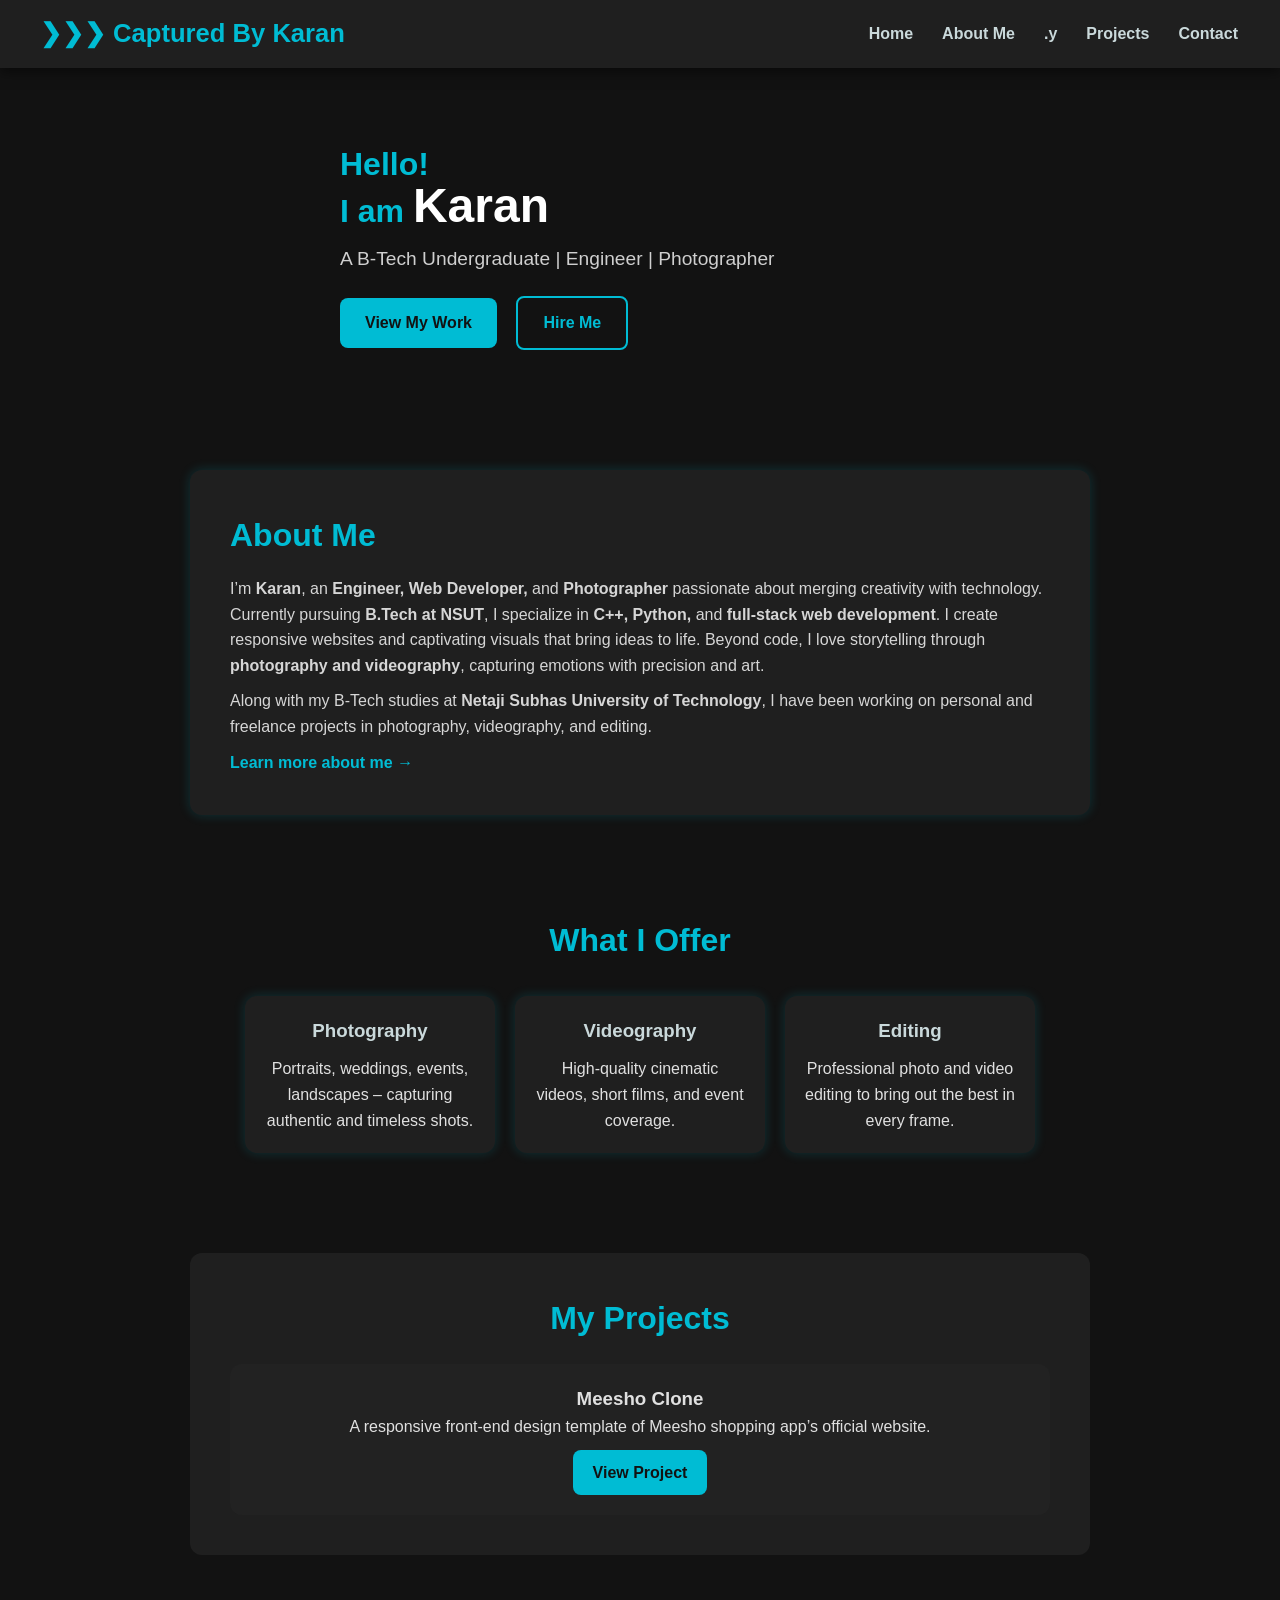
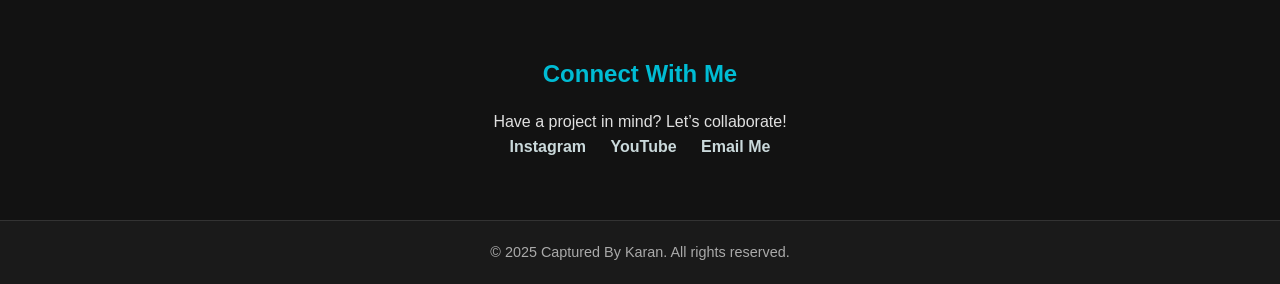
==== index.html @ d36b8449 "Initial commit" ====
<!DOCTYPE html>
<html lang="en">

<head>
  <meta charset="UTF-8">
  <meta name="viewport" content="width=device-width, initial-scale=1.0">
  <title>Air Pollution</title>
  <link rel="icon" href="img/favicon.png" type="image/png">
  <link rel="stylesheet" href="css/style.css">
</head>

<body>
  <header>
    <div class="logo">  
      <h1>❯❯❯ Captured By Karan</h1>
    </div>
    <!-- Mobile Menu Button -->
    <button class="menu-toggle" aria-label="Toggle navigation">☰</button>
    <nav>
      <a href="index.html">Home</a>
      <a href="about.html">About Me</a>
      <a href="PhotoGallery.html">.y</a>
      <a href="#projects">Projects</a>
      <a href="#contact">Contact</a>
    </nav>
  </header>

  <main>
    <!-- Hero Section -->
    <section class="hero">
      <!-- <div class="hero-image">
        <img src="img/mebg.png" alt="Karan's photo"> -->
      </div>
      <div class="hero-text">
        <h1>Hello! <br> I am <span>Karan</span></h1>
        <p>A B-Tech Undergraduate | Engineer | Photographer</p>
        <a href="PhotoGallery.html" class="cta-btn">View My Work</a>
        <a href="#contact" class="cta-btn secondary">Hire Me</a>
      </div>
    </section>

    <!-- About Section -->
    <section class="about-me">
      <h2>About Me</h2>
      <p>
        I’m <strong>Karan</strong>, an <strong>Engineer, Web Developer,</strong> and <strong>Photographer</strong>
        passionate about merging creativity with technology.
        Currently pursuing <strong>B.Tech at NSUT</strong>, I specialize in <strong>C++, Python,</strong> and
        <strong>full-stack web development</strong>.
        I create responsive websites and captivating visuals that bring ideas to life.
        Beyond code, I love storytelling through <strong>photography and videography</strong>, capturing emotions with
        precision and art.
      </p>

      <p>
        Along with my B-Tech studies at <strong>Netaji Subhas University of Technology</strong>, I have
        been working on personal and freelance projects in photography, videography, and editing.
      </p>
      <a href="about.html" class="cta-link">Learn more about me →</a>
    </section>

    <!-- Services Section -->
    <section class="services">
      <h2>What I Offer</h2>
      <div class="service-cards">
        <div class="card">
          <h3>Photography</h3>
          <p>Portraits, weddings, events, landscapes – capturing authentic and timeless shots.</p>
        </div>
        <div class="card">
          <h3>Videography</h3>
          <p>High-quality cinematic videos, short films, and event coverage.</p>
        </div>
        <div class="card">
          <h3>Editing</h3>
          <p>Professional photo and video editing to bring out the best in every frame.</p>
        </div>
      </div>
    </section>

    <!-- Projects Section -->
    <section class="projects" id="projects">
      <h2>My Projects</h2>
      <div class="project-card">
        <h3>Meesho Clone</h3>
        <p>A responsive front-end design template of Meesho shopping app’s official website.</p>
        <a href="https://capturedbykaran.github.io/meesho/" target="_blank">View Project</a>
      </div>
    </section>

    <!-- Contact Section -->
    <section class="contact" id="contact">
      <h2>Connect With Me</h2>
      <p>Have a project in mind? Let’s collaborate!</p>
      <div class="social-links">
        <a href="https://www.instagram.com/captured.by.karan/" target="_blank">Instagram</a>
        <a href="https://www.youtube.com/@CapturedByKaran_5" target="_blank">YouTube</a>
        <a href="mailto:karan.singh022005@gmail.com">Email Me</a>
      </div>
    </section>
  </main>

  <footer>
    <p>&copy; 2025 Captured By Karan. All rights reserved.</p>
  </footer>

  <script>
    // Mobile menu toggle
    const toggle = document.querySelector('.menu-toggle');
    const nav = document.querySelector('nav');
    toggle.addEventListener('click', () => {
      nav.classList.toggle('active');
    });
  </script>
</body>

</html>
---- css/style.css ----
/* ---------------------------
   Captured By Karan - style.css
   Responsive + keeps existing animations
   --------------------------- */

/* Global Reset */
* {
  margin: 0;
  padding: 0;
  box-sizing: border-box;
}

html, body {
  height: 100%;
}

body {
  font-family: 'Segoe UI', Tahoma, sans-serif;
  background-color: #121212;
  color: #e0e0e0;
  line-height: 1.6;
  scroll-behavior: smooth;
}

/* ---------------------------
   Header 
   --------------------------- */
header {
  position: sticky;
  top: 0;
  display: flex;
  justify-content: space-between;
  align-items: center;
  background-color: #1f1f1f;
  padding: 15px 40px;
  box-shadow: 0 4px 12px rgba(0, 0, 0, 0.5);
  z-index: 1000;
}

/* logo */
.logo h1 {
  font-size: 1.6rem;
  color: #00bcd4;
  line-height: 1;
}

/* navigation (desktop) */
nav {
  display: flex;
  align-items: center;
  gap: 0; /* we use margin on anchors */
}

nav a {
  margin-left: 25px;
  color: #cad9db;
  text-decoration: none;
  font-weight: bold;
  transition: color 0.25s ease, border-bottom 0.25s ease;
  padding: 6px 2px;
  white-space: nowrap;
}

nav a:hover,
nav a:focus {
  color: #00bcd4;
  border-bottom: 2px solid #00bcd4;
  outline: none;
}

/* mobile menu toggle (hidden on desktop) */
.menu-toggle {
  display: none;
  background: none;
  border: none;
  color: #cad9db;
  font-size: 1.9rem;
  cursor: pointer;
}

/* ---------------------------
   Hero Section
   --------------------------- */
.hero {
  display: flex;
  justify-content: space-around;
  align-items: center;
  gap: 40px;
  padding: 80px 40px;
  flex-wrap: wrap;
  animation: fadeIn 1.2s ease-in;
}

/* hero text */
.hero-text {
  flex: 1;
  max-width: 600px;
}

.hero-text h1 {
  font-size: 2rem;
  margin-bottom: 0px;
  color: #00bcd4;
  line-height: 1.05;
}

.hero-text h1 span {
  font-size: 3rem;
  color: #ffffff;
  display: inline-block;
}

.hero-text p {
  font-size: 1.2rem;
  margin: 12px 0 22px;
  color: #cfcfcf;
}

/* CTA buttons */
.cta-btn {
  display: inline-block;
  padding: 12px 25px;
  margin-right: 15px;
  border-radius: 8px;
  text-decoration: none;
  font-weight: bold;
  transition: transform 0.25s, background 0.25s;
}

.cta-btn {
  background: #00bcd4;
  color: #121212;
}

.cta-btn.secondary {
  background: transparent;
  border: 2px solid #00bcd4;
  color: #00bcd4;
}

.cta-btn:hover,
.cta-btn:focus {
  transform: translateY(-4px);
  outline: none;
}

/* hero image (responsive) */
.hero-image img {
  width: 100%;
  max-width: 400px; /* keeps original look on desktop */
  height: auto;
  border-radius: 12px;
  box-shadow: 0 6px 20px rgba(0, 188, 212, 0.2);
}

/* ---------------------------
   About Section
   --------------------------- */
.about-me {
  background-color: #1f1f1f;
  padding: 40px;
  margin: 40px auto;
  border-radius: 12px;
  max-width: 900px;
  box-shadow: 0 0 12px rgba(0, 188, 212, 0.2);
  animation: fadeIn 1.5s ease-in;
}

.about-me h2 {
  color: #00bcd4;
  margin-bottom: 15px;
  font-size: 2rem;
}
.about-me p {
  color: #d6d6d6;
  margin-bottom: 10px;
}
.about-me a {
  color: #00bcd4;
  text-decoration: none;
  font-weight: bold;
}

/* ---------------------------
   Services
   --------------------------- */
.services {
  padding: 60px 20px;
  text-align: center;
}

.services h2 {
  color: #00bcd4;
  margin-bottom: 30px;
  font-size: 2rem;
}

.service-cards {
  display: flex;
  justify-content: center;
  gap: 20px;
  flex-wrap: wrap;
}

.card {
  background: #1f1f1f;
  padding: 20px;
  border-radius: 12px;
  width: 250px;
  box-shadow: 0 0 12px rgba(0, 188, 212, 0.2);
  transition: transform 0.25s;
}

.card:hover,
.card:focus-within {
  transform: translateY(-8px);
}

.card h3 {
  color: #cad9db;
  margin-bottom: 10px;
}

/* ---------------------------
   Projects
   --------------------------- */
.projects {
  background-color: #1f1f1f;
  padding: 40px;
  margin: 40px auto;
  border-radius: 12px;
  max-width: 900px;
  text-align: center;
}

.projects h2 {
  color: #00bcd4;
  margin-bottom: 20px;
  font-size: 2rem;
}

.project-card {
  margin-top: 20px;
  padding: 20px;
  border-radius: 12px;
  background: #222;
}

.project-card a {
  display: inline-block;
  margin-top: 10px;
  padding: 10px 20px;
  background: #00bcd4;
  color: #121212;
  border-radius: 8px;
  text-decoration: none;
  font-weight: bold;
}

/* ---------------------------
   Contact
   --------------------------- */
.contact {
  padding: 60px 20px;
  text-align: center;
}

.contact h2 {
  color: #00bcd4;
  margin-bottom: 15px;
}

.social-links a {
  margin: 10px;
  color: #cad9db;
  text-decoration: none;
  font-weight: bold;
}

.social-links a:hover,
.social-links a:focus {
  color: #00bcd4;
}

/* ---------------------------
   Footer
   --------------------------- */
footer {
  text-align: center;
  padding: 20px;
  background: #1a1a1a;
  font-size: 0.9rem;
  border-top: 1px solid #333;
  color: #aaa;
}

/* ---------------------------
   Animations (kept)
   --------------------------- */
@keyframes fadeIn {
  from { opacity: 0; transform: translateY(20px); }
  to { opacity: 1; transform: translateY(0); }
}

/* small dropdown animation for mobile nav */
@keyframes navDrop {
  from { opacity: 0; transform: translateY(-6px) scale(0.98); }
  to { opacity: 1; transform: translateY(0) scale(1); }
}

/* ---------------------------
   Responsive: Tablet & Mobile
   Breakpoints: 992px (tablet) and 576px (phone)
   --------------------------- */

/* 992px and below: tablet and smaller */
@media (max-width: 992px) {

  /* reduce header padding */
  header {
    padding: 12px 18px;
  }

  .logo h1 {
    font-size: 1.25rem;
  }

  /* show hamburger, hide desktop nav by default */
  .menu-toggle {
    display: block;
  }

  /* hide nav by default on tablet/mobile - will show when .active is set by JS */
  nav {
    display: none;
    position: absolute;
    top: calc(100% + 6px); /* places the menu just below header */
    right: 18px;
    background: #1f1f1f;
    border-radius: 10px;
    padding: 10px;
    min-width: 180px;
    box-shadow: 0 12px 30px rgba(0,0,0,0.6);
    flex-direction: column;
    z-index: 1100;
  }

  /* nav when active (JS toggles .active) */
  nav.active {
    display: flex;
    animation: navDrop 160ms ease-out;
  }

  nav a {
    margin: 8px 0;
    padding: 8px 10px;
    border-bottom: none;
    display: block;
  }

  /* stack hero vertically, center content */
  .hero {
    flex-direction: column;
    text-align: center;
    padding: 48px 18px;
  }

  /* make hero image responsive and smaller on tablets */
  .hero-image {
    width: 100%;
    max-width: 420px;
  }

  .hero-text {
    max-width: 100%;
  }

  .hero-text h1 {
    font-size: 1.85rem;
  }

  .hero-text h1 span {
    font-size: 2.6rem;
  }

  .hero-text p {
    font-size: 1.05rem;
  }

  /* Services: stack to a column if needed */
  .service-cards {
    gap: 18px;
  }
}

/* 576px and below: phones */
@media (max-width: 576px) {

  header {
    padding: 10px 14px;
  }

  .logo h1 {
    font-size: 1.05rem;
  }

  /* ensure mobile nav covers narrower width nicely */
  nav {
    right: 12px;
    min-width: 160px;
  }

  .hero {
    padding: 36px 14px;
  }

  .hero-text h1 {
    font-size: 1.6rem;
  }

  .hero-text h1 span {
    font-size: 2rem;
  }

  .hero-text p {
    font-size: 1rem;
  }

  .cta-btn {
    padding: 10px 16px;
    margin-bottom: 8px;
  }

  /* stack service cards vertically and center them */
  .service-cards {
    flex-direction: column;
    align-items: center;
  }

  .card {
    width: 100%;
    max-width: 340px;
  }

  .about-me,
  .projects {
    padding: 28px 18px;
    margin: 24px 12px;
  }

  .contact {
    padding: 36px 16px;
  }

  footer {
    padding: 18px 12px;
    font-size: 0.85rem;
  }
}

/* Small accessibility/focus helpers */
a:focus,
button:focus {
  outline: 3px solid rgba(0,188,212,0.15);
  outline-offset: 3px;
}
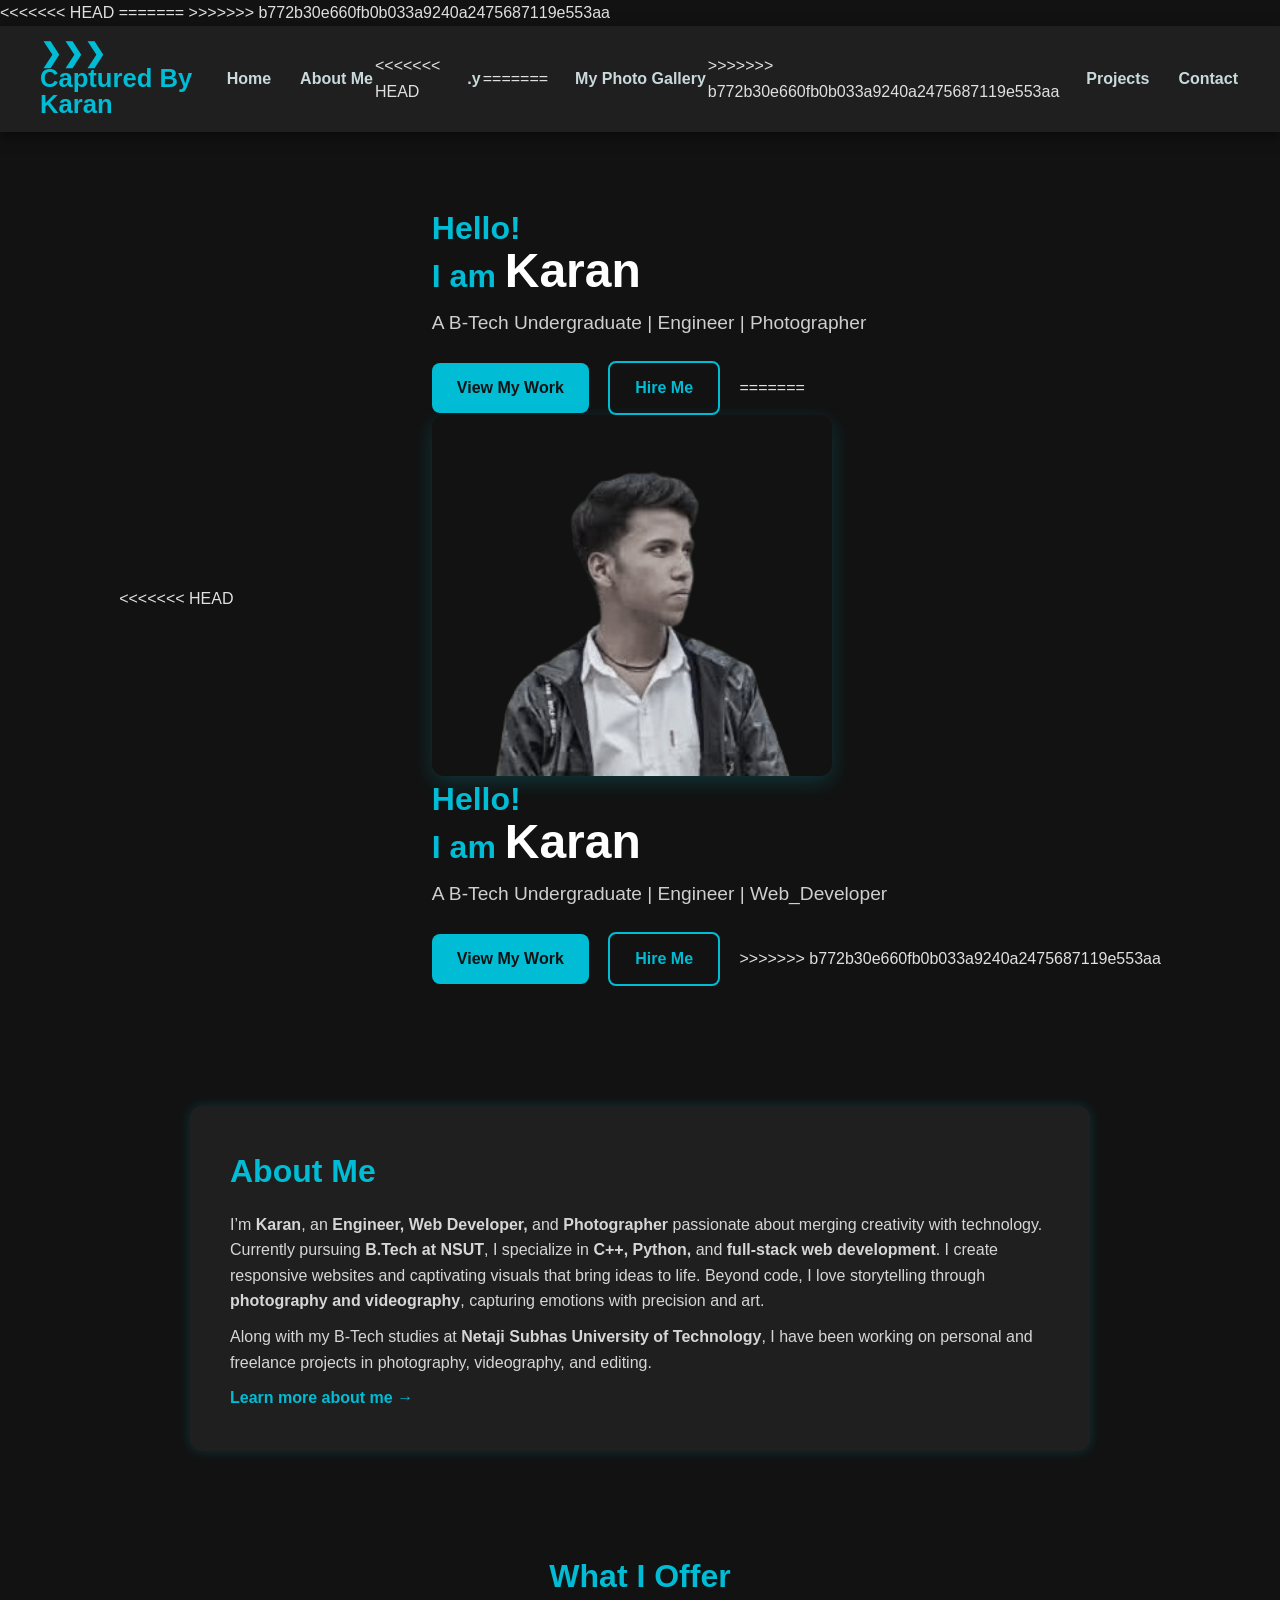
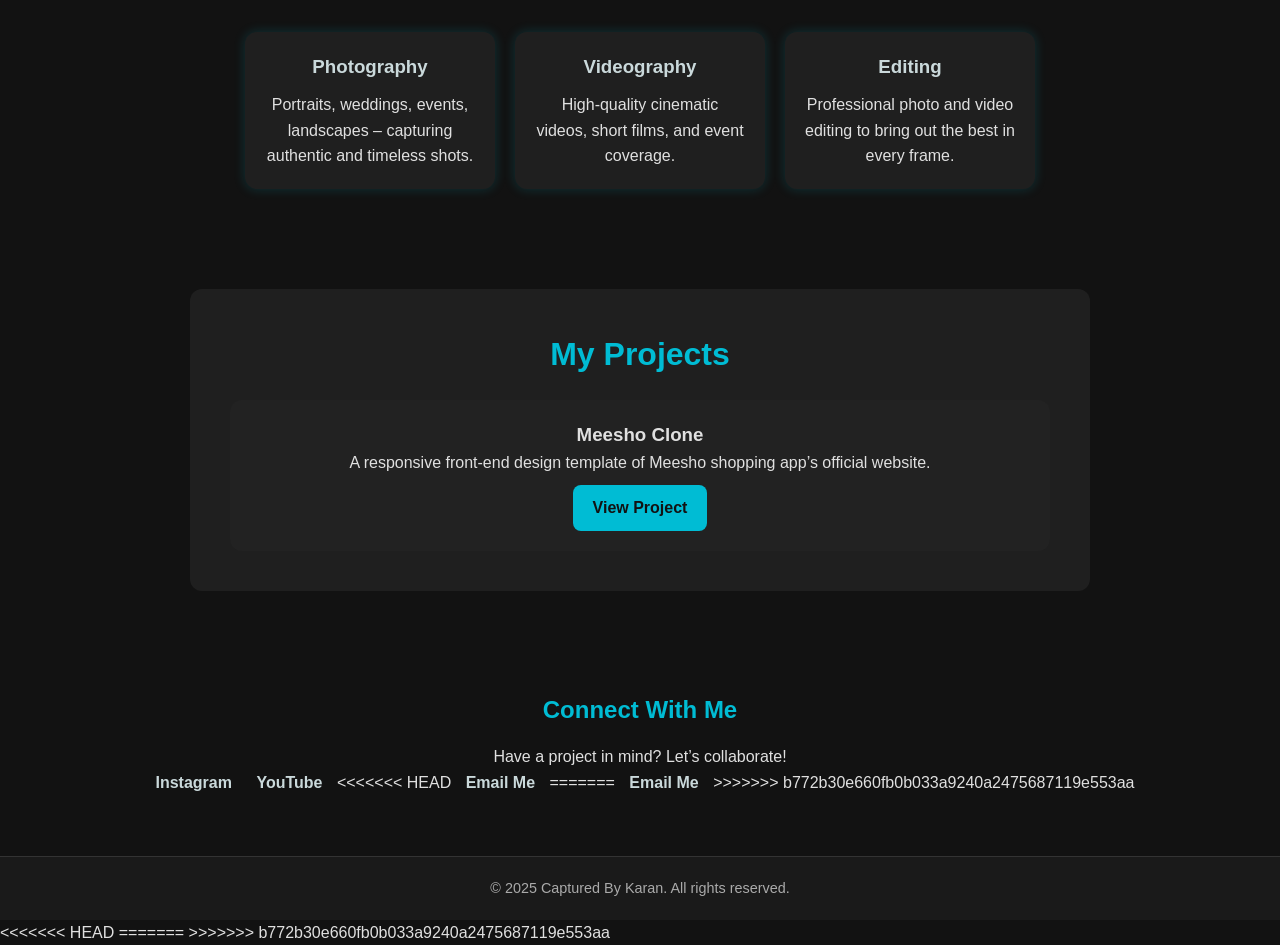
==== commit 75467e7c: "git connection" ====
--- a/index.html
+++ b/index.html
@@ -4,7 +4,11 @@
 <head>
   <meta charset="UTF-8">
   <meta name="viewport" content="width=device-width, initial-scale=1.0">
+<<<<<<< HEAD
   <title>Air Pollution</title>
+=======
+  <title>Captured By Karan</title>
+>>>>>>> b772b30e660fb0b033a9240a2475687119e553aa
   <link rel="icon" href="img/favicon.png" type="image/png">
   <link rel="stylesheet" href="css/style.css">
 </head>
@@ -19,7 +23,11 @@
     <nav>
       <a href="index.html">Home</a>
       <a href="about.html">About Me</a>
+<<<<<<< HEAD
       <a href="PhotoGallery.html">.y</a>
+=======
+      <a href="PhotoGallery.html">My Photo Gallery</a>
+>>>>>>> b772b30e660fb0b033a9240a2475687119e553aa
       <a href="#projects">Projects</a>
       <a href="#contact">Contact</a>
     </nav>
@@ -28,6 +36,7 @@
   <main>
     <!-- Hero Section -->
     <section class="hero">
+<<<<<<< HEAD
       <!-- <div class="hero-image">
         <img src="img/mebg.png" alt="Karan's photo"> -->
       </div>
@@ -36,6 +45,16 @@
         <p>A B-Tech Undergraduate | Engineer | Photographer</p>
         <a href="PhotoGallery.html" class="cta-btn">View My Work</a>
         <a href="#contact" class="cta-btn secondary">Hire Me</a>
+=======
+      <div class="hero-image">
+        <img src="img/mebg.png" alt="Karan's photo">
+      </div>
+      <div class="hero-text">
+        <h1>Hello! <br> I am <span>Karan</span></h1>
+        <p>A B-Tech Undergraduate | Engineer | Web_Developer</p>
+        <a href="#projects" class="cta-btn">View My Work</a>
+        <a href="#" class="cta-btn secondary" id="hireMeBtn">Hire Me</a>
+>>>>>>> b772b30e660fb0b033a9240a2475687119e553aa
       </div>
     </section>
 
@@ -95,7 +114,11 @@
       <div class="social-links">
         <a href="https://www.instagram.com/captured.by.karan/" target="_blank">Instagram</a>
         <a href="https://www.youtube.com/@CapturedByKaran_5" target="_blank">YouTube</a>
+<<<<<<< HEAD
         <a href="mailto:karan.singh022005@gmail.com">Email Me</a>
+=======
+        <a href="mailto:capturedbykaran5@gmail.com">Email Me</a>
+>>>>>>> b772b30e660fb0b033a9240a2475687119e553aa
       </div>
     </section>
   </main>
@@ -103,6 +126,7 @@
   <footer>
     <p>&copy; 2025 Captured By Karan. All rights reserved.</p>
   </footer>
+<<<<<<< HEAD
 
   <script>
     // Mobile menu toggle
@@ -114,4 +138,11 @@
   </script>
 </body>
 
-</html>+</html>
+=======
+  
+  <script src="js/script.js"></script>
+</body>
+
+</html>
+>>>>>>> b772b30e660fb0b033a9240a2475687119e553aa
--- a/css/style.css
+++ b/css/style.css
@@ -23,7 +23,11 @@
 }
 
 /* ---------------------------
+<<<<<<< HEAD
    Header 
+=======
+   Header
+>>>>>>> b772b30e660fb0b033a9240a2475687119e553aa
    --------------------------- */
 header {
   position: sticky;
@@ -90,6 +94,14 @@
   flex-wrap: wrap;
   animation: fadeIn 1.2s ease-in;
 }
+<<<<<<< HEAD
+=======
+.hero-image {
+  flex: 1;
+  max-width: 350px;
+  text-align: center;
+}
+>>>>>>> b772b30e660fb0b033a9240a2475687119e553aa
 
 /* hero text */
 .hero-text {
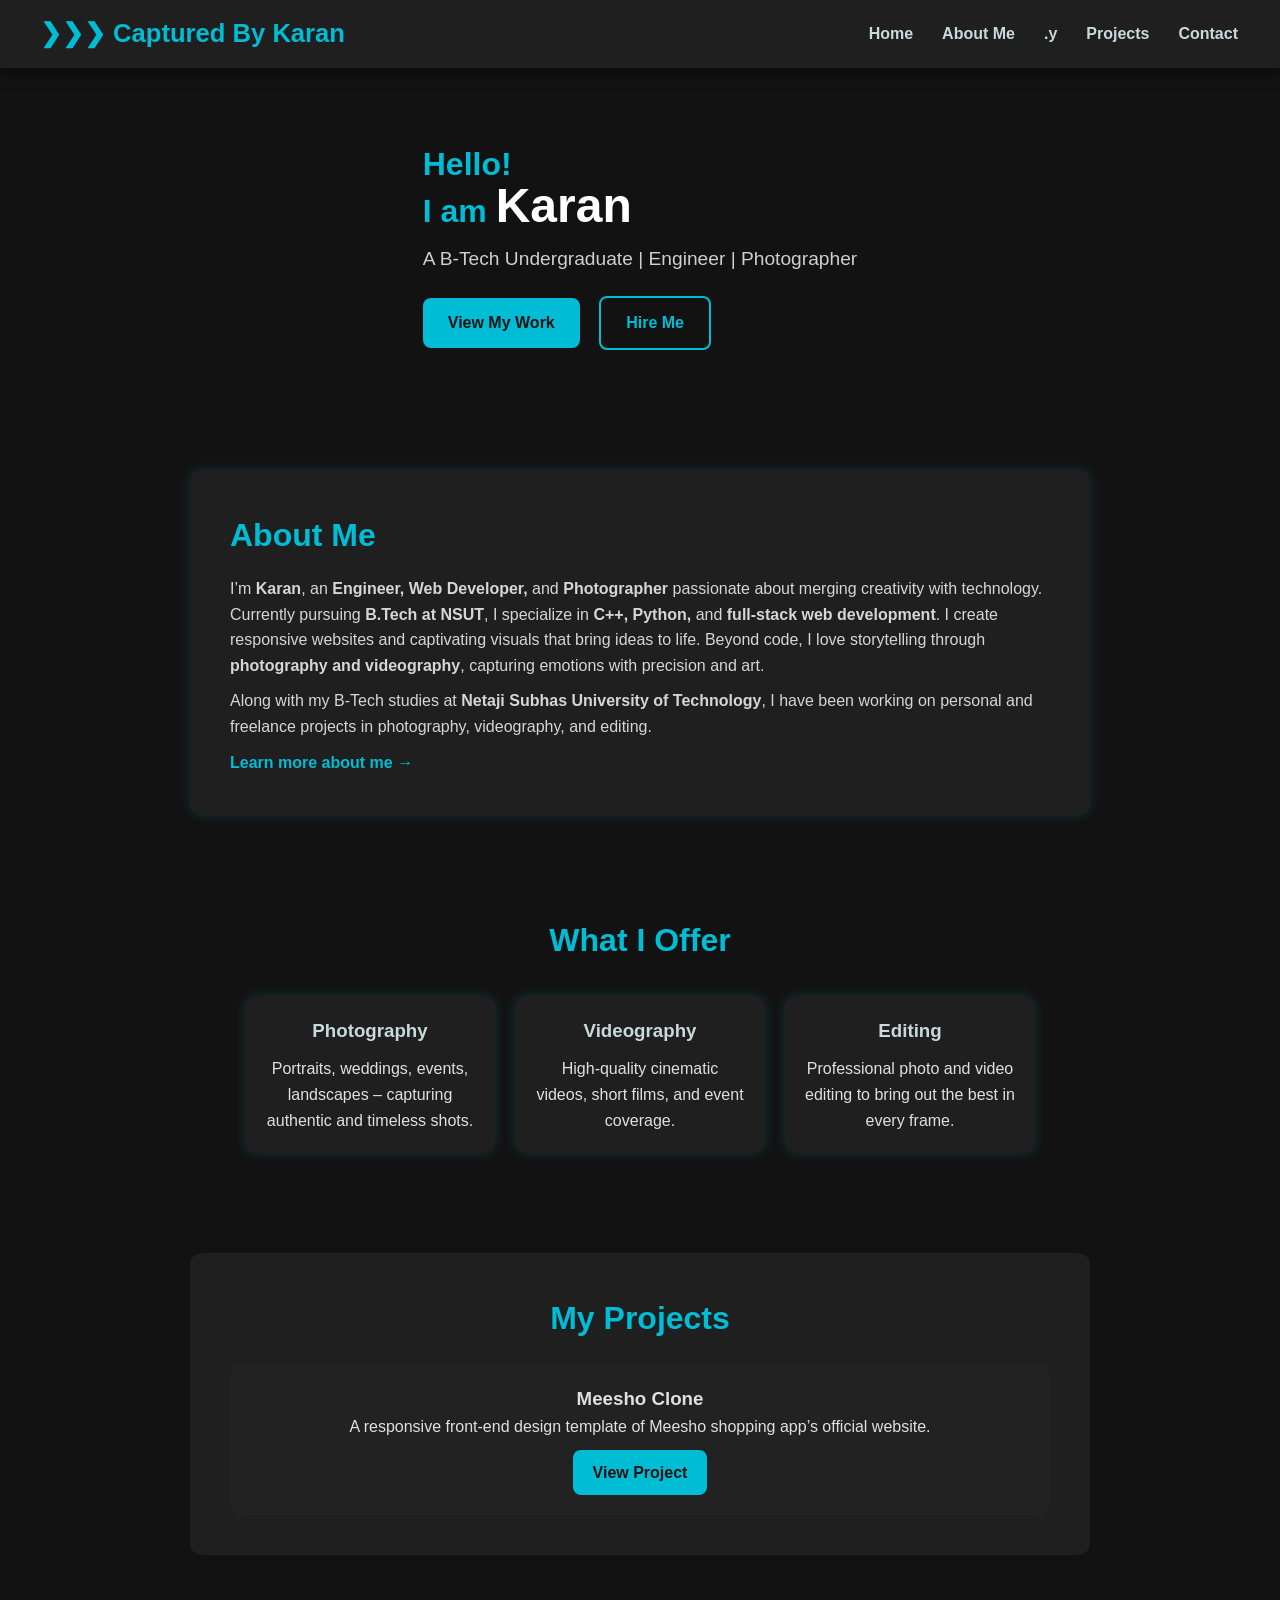
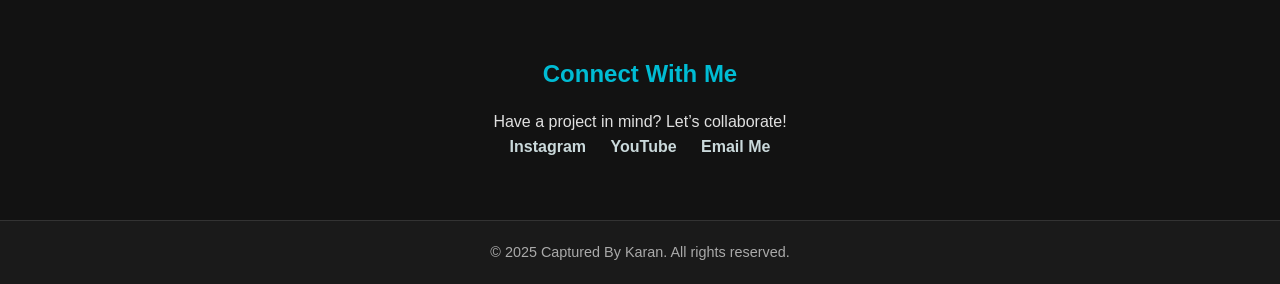
==== commit a5fa83ce: "fun debug" ====
--- a/index.html
+++ b/index.html
@@ -4,11 +4,7 @@
 <head>
   <meta charset="UTF-8">
   <meta name="viewport" content="width=device-width, initial-scale=1.0">
-<<<<<<< HEAD
   <title>Air Pollution</title>
-=======
-  <title>Captured By Karan</title>
->>>>>>> b772b30e660fb0b033a9240a2475687119e553aa
   <link rel="icon" href="img/favicon.png" type="image/png">
   <link rel="stylesheet" href="css/style.css">
 </head>
@@ -23,11 +19,7 @@
     <nav>
       <a href="index.html">Home</a>
       <a href="about.html">About Me</a>
-<<<<<<< HEAD
       <a href="PhotoGallery.html">.y</a>
-=======
-      <a href="PhotoGallery.html">My Photo Gallery</a>
->>>>>>> b772b30e660fb0b033a9240a2475687119e553aa
       <a href="#projects">Projects</a>
       <a href="#contact">Contact</a>
     </nav>
@@ -36,25 +28,14 @@
   <main>
     <!-- Hero Section -->
     <section class="hero">
-<<<<<<< HEAD
       <!-- <div class="hero-image">
-        <img src="img/mebg.png" alt="Karan's photo"> -->
-      </div>
+        <img src="img/mebg.png" alt="Karan's photo">
+      </div> -->
       <div class="hero-text">
         <h1>Hello! <br> I am <span>Karan</span></h1>
         <p>A B-Tech Undergraduate | Engineer | Photographer</p>
-        <a href="PhotoGallery.html" class="cta-btn">View My Work</a>
-        <a href="#contact" class="cta-btn secondary">Hire Me</a>
-=======
-      <div class="hero-image">
-        <img src="img/mebg.png" alt="Karan's photo">
-      </div>
-      <div class="hero-text">
-        <h1>Hello! <br> I am <span>Karan</span></h1>
-        <p>A B-Tech Undergraduate | Engineer | Web_Developer</p>
         <a href="#projects" class="cta-btn">View My Work</a>
         <a href="#" class="cta-btn secondary" id="hireMeBtn">Hire Me</a>
->>>>>>> b772b30e660fb0b033a9240a2475687119e553aa
       </div>
     </section>
 
@@ -114,35 +95,17 @@
       <div class="social-links">
         <a href="https://www.instagram.com/captured.by.karan/" target="_blank">Instagram</a>
         <a href="https://www.youtube.com/@CapturedByKaran_5" target="_blank">YouTube</a>
-<<<<<<< HEAD
         <a href="mailto:karan.singh022005@gmail.com">Email Me</a>
-=======
-        <a href="mailto:capturedbykaran5@gmail.com">Email Me</a>
->>>>>>> b772b30e660fb0b033a9240a2475687119e553aa
       </div>
     </section>
+    <!-- fun debug check -->
   </main>
 
   <footer>
     <p>&copy; 2025 Captured By Karan. All rights reserved.</p>
   </footer>
-<<<<<<< HEAD
+  <script src="js/script.js"></script>
 
-  <script>
-    // Mobile menu toggle
-    const toggle = document.querySelector('.menu-toggle');
-    const nav = document.querySelector('nav');
-    toggle.addEventListener('click', () => {
-      nav.classList.toggle('active');
-    });
-  </script>
 </body>
 
-</html>
-=======
-  
-  <script src="js/script.js"></script>
-</body>
-
-</html>
->>>>>>> b772b30e660fb0b033a9240a2475687119e553aa
+</html>
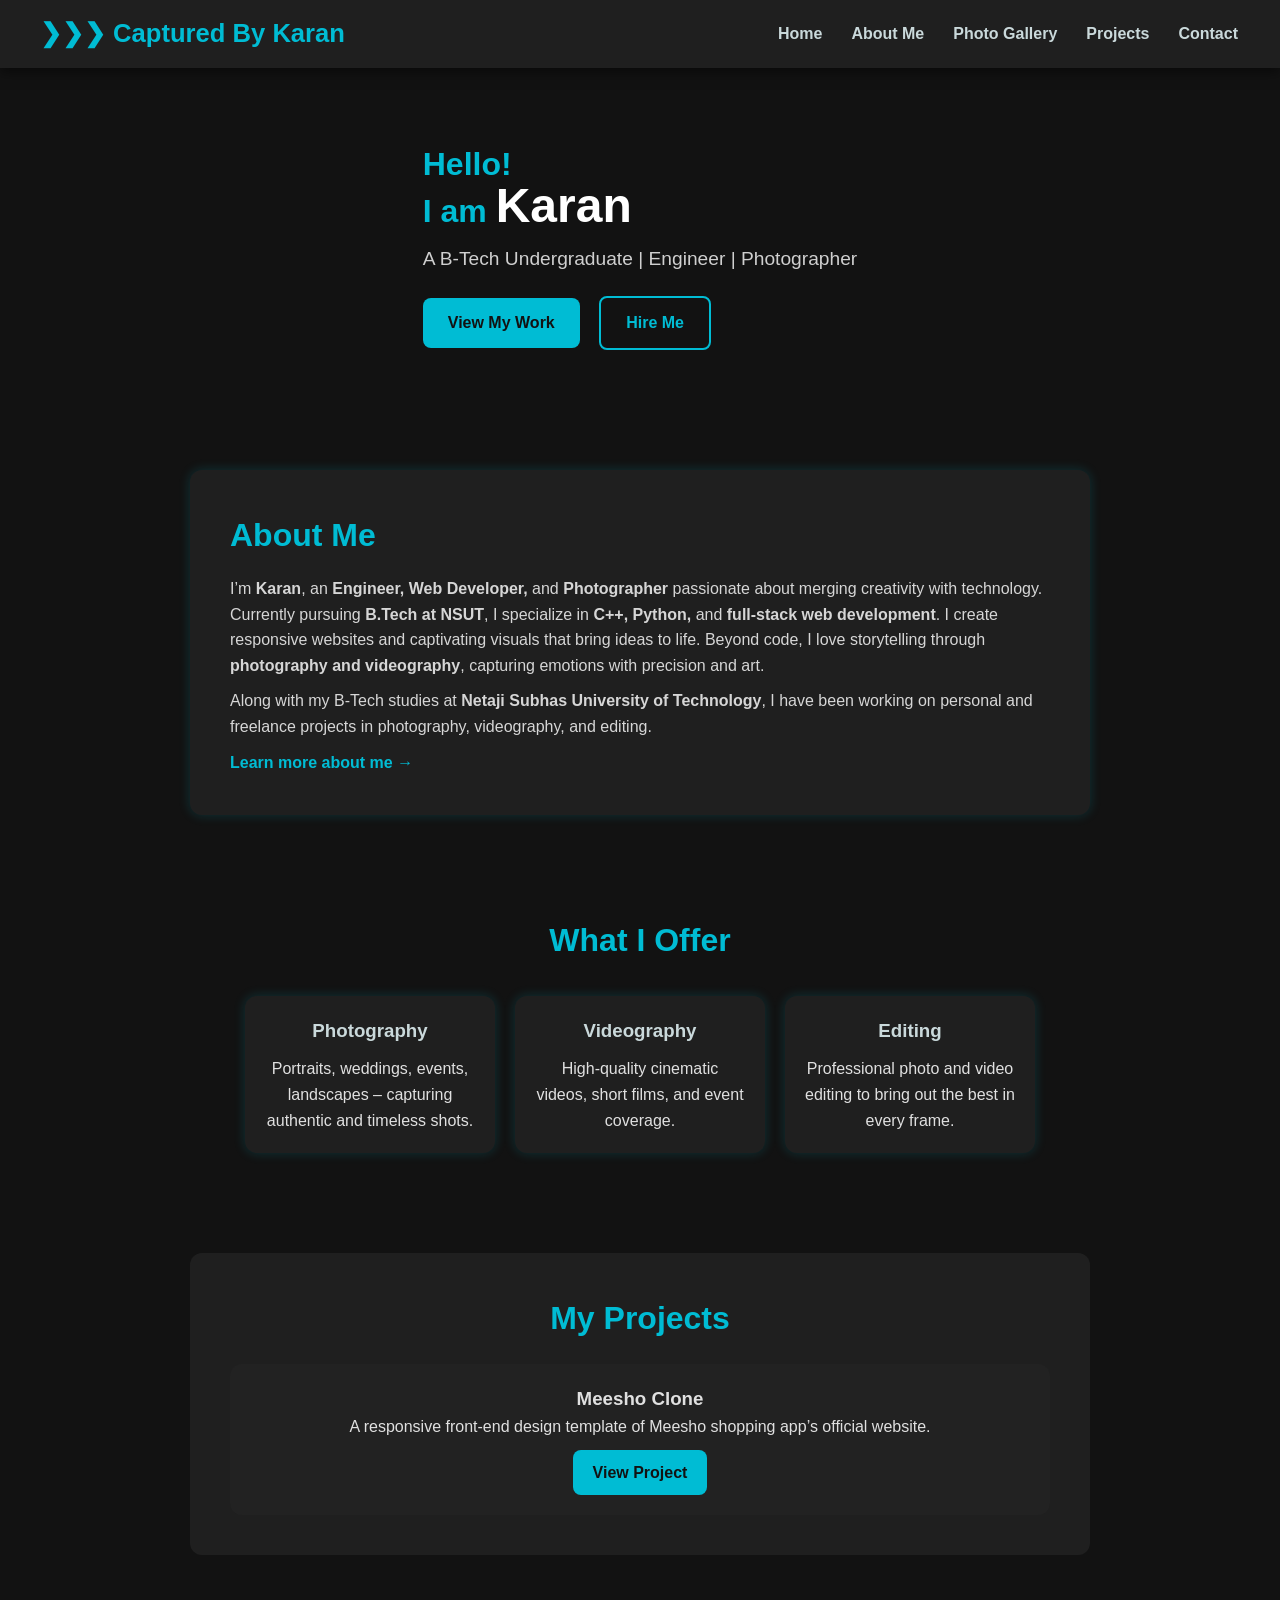
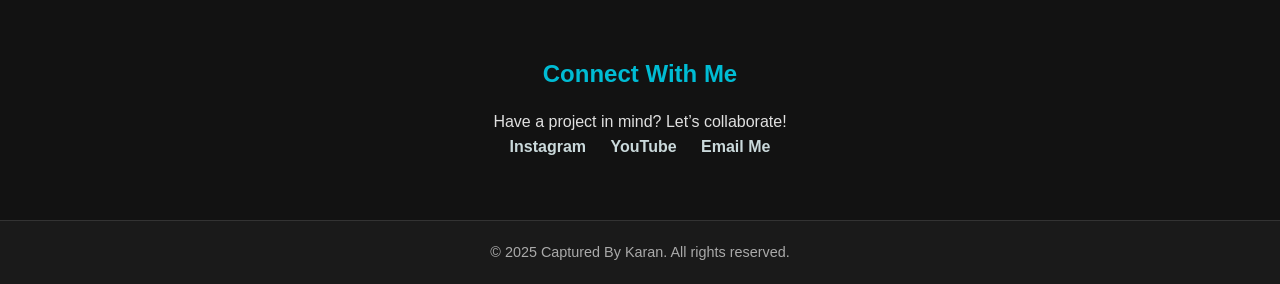
==== commit a28479bd: "nav update" ====
--- a/index.html
+++ b/index.html
@@ -19,7 +19,7 @@
     <nav>
       <a href="index.html">Home</a>
       <a href="about.html">About Me</a>
-      <a href="PhotoGallery.html">.y</a>
+      <a href="PhotoGallery.html">Photo Gallery</a>
       <a href="#projects">Projects</a>
       <a href="#contact">Contact</a>
     </nav>
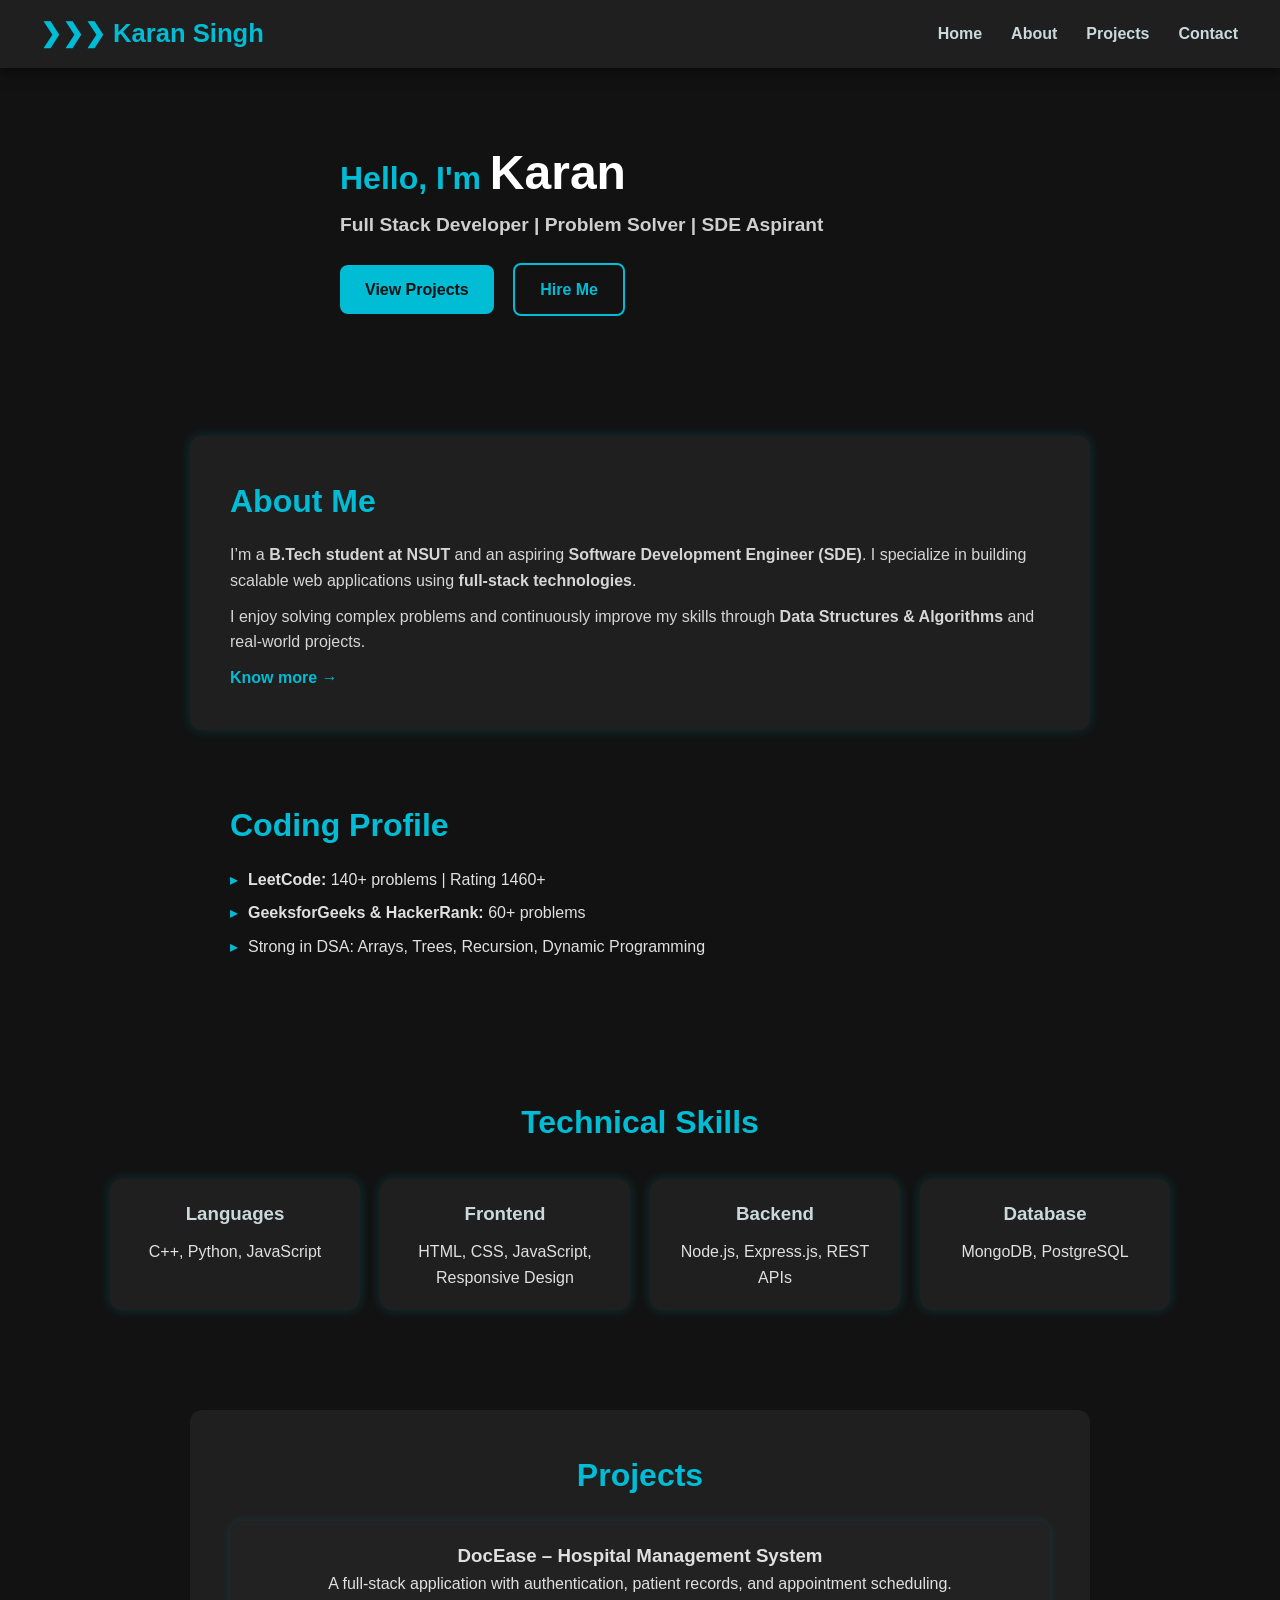
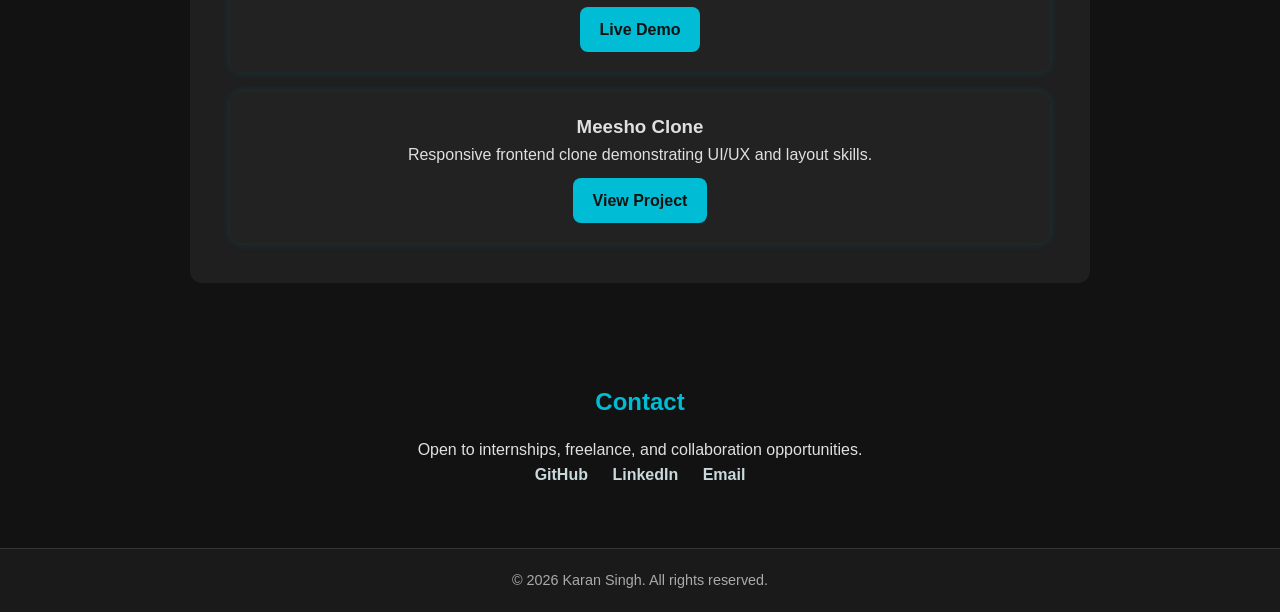
==== commit f34e2ad7: "about update" ====
--- a/index.html
+++ b/index.html
@@ -4,108 +4,148 @@
 <head>
   <meta charset="UTF-8">
   <meta name="viewport" content="width=device-width, initial-scale=1.0">
-  <title>Air Pollution</title>
+
+  <title>Captured By Karan | Full Stack Developer</title>
+
   <link rel="icon" href="img/favicon.png" type="image/png">
   <link rel="stylesheet" href="css/style.css">
 </head>
 
 <body>
+
+  <!-- HEADER -->
   <header>
-    <div class="logo">  
-      <h1>❯❯❯ Captured By Karan</h1>
+    <div class="logo">
+      <h1>❯❯❯ Karan Singh</h1>
     </div>
-    <!-- Mobile Menu Button -->
-    <button class="menu-toggle" aria-label="Toggle navigation">☰</button>
+
+    <button class="menu-toggle">☰</button>
+
     <nav>
       <a href="index.html">Home</a>
-      <a href="about.html">About Me</a>
-      <a href="PhotoGallery.html">Photo Gallery</a>
+      <a href="about.html">About</a>
       <a href="#projects">Projects</a>
       <a href="#contact">Contact</a>
     </nav>
   </header>
 
   <main>
-    <!-- Hero Section -->
+
+    <!-- HERO -->
     <section class="hero">
-      <!-- <div class="hero-image">
-        <img src="img/mebg.png" alt="Karan's photo">
-      </div> -->
       <div class="hero-text">
-        <h1>Hello! <br> I am <span>Karan</span></h1>
-        <p>A B-Tech Undergraduate | Engineer | Photographer</p>
-        <a href="#projects" class="cta-btn">View My Work</a>
-        <a href="#" class="cta-btn secondary" id="hireMeBtn">Hire Me</a>
+        <h1>Hello, I'm <span>Karan</span></h1>
+
+        <p><strong>Full Stack Developer | Problem Solver | SDE Aspirant</strong></p>
+
+        <a href="#projects" class="cta-btn">View Projects</a>
+        <a href="#contact" class="cta-btn secondary">Hire Me</a>
       </div>
     </section>
 
-    <!-- About Section -->
-    <section class="about-me">
+    <!-- ABOUT -->
+    <section class="about-me reveal">
       <h2>About Me</h2>
+
       <p>
-        I’m <strong>Karan</strong>, an <strong>Engineer, Web Developer,</strong> and <strong>Photographer</strong>
-        passionate about merging creativity with technology.
-        Currently pursuing <strong>B.Tech at NSUT</strong>, I specialize in <strong>C++, Python,</strong> and
-        <strong>full-stack web development</strong>.
-        I create responsive websites and captivating visuals that bring ideas to life.
-        Beyond code, I love storytelling through <strong>photography and videography</strong>, capturing emotions with
-        precision and art.
+        I’m a <strong>B.Tech student at NSUT</strong> and an aspiring
+        <strong>Software Development Engineer (SDE)</strong>.
+        I specialize in building scalable web applications using
+        <strong>full-stack technologies</strong>.
       </p>
 
       <p>
-        Along with my B-Tech studies at <strong>Netaji Subhas University of Technology</strong>, I have
-        been working on personal and freelance projects in photography, videography, and editing.
+        I enjoy solving complex problems and continuously improve my skills through
+        <strong>Data Structures & Algorithms</strong> and real-world projects.
       </p>
-      <a href="about.html" class="cta-link">Learn more about me →</a>
+
+      <a href="about.html" class="cta-link">Know more →</a>
     </section>
 
-    <!-- Services Section -->
-    <section class="services">
-      <h2>What I Offer</h2>
+    <!-- CODING PROFILE -->
+    <section class="coding-profile reveal">
+      <h2>Coding Profile</h2>
+
+      <ul>
+        <li><strong>LeetCode:</strong> 140+ problems | Rating 1460+</li>
+        <li><strong>GeeksforGeeks & HackerRank:</strong> 60+ problems</li>
+        <li>Strong in DSA: Arrays, Trees, Recursion, Dynamic Programming</li>
+      </ul>
+    </section>
+
+    <!-- TECH STACK (REPLACED SERVICES) -->
+    <section class="services reveal">
+      <h2>Technical Skills</h2>
+
       <div class="service-cards">
-        <div class="card">
-          <h3>Photography</h3>
-          <p>Portraits, weddings, events, landscapes – capturing authentic and timeless shots.</p>
+
+        <div class="card reveal delay-1">
+          <h3>Languages</h3>
+          <p>C++, Python, JavaScript</p>
         </div>
-        <div class="card">
-          <h3>Videography</h3>
-          <p>High-quality cinematic videos, short films, and event coverage.</p>
+
+        <div class="card reveal delay-2">
+          <h3>Frontend</h3>
+          <p>HTML, CSS, JavaScript, Responsive Design</p>
         </div>
-        <div class="card">
-          <h3>Editing</h3>
-          <p>Professional photo and video editing to bring out the best in every frame.</p>
+
+        <div class="card reveal delay-3">
+          <h3>Backend</h3>
+          <p>Node.js, Express.js, REST APIs</p>
         </div>
+
+        <div class="card reveal delay-1">
+          <h3>Database</h3>
+          <p>MongoDB, PostgreSQL</p>
+        </div>
+
       </div>
     </section>
 
-    <!-- Projects Section -->
-    <section class="projects" id="projects">
-      <h2>My Projects</h2>
-      <div class="project-card">
+    <!-- PROJECTS -->
+    <section class="projects reveal" id="projects">
+      <h2>Projects</h2>
+
+      <div class="project-card reveal delay-1">
+        <h3>DocEase – Hospital Management System</h3>
+        <p>
+          A full-stack application with authentication, patient records,
+          and appointment scheduling.
+        </p>
+        <a href="https://docease-frontend-l8ex.onrender.com/" target="_blank">Live Demo</a>
+      </div>
+
+      <div class="project-card reveal delay-2">
         <h3>Meesho Clone</h3>
-        <p>A responsive front-end design template of Meesho shopping app’s official website.</p>
+        <p>
+          Responsive frontend clone demonstrating UI/UX and layout skills.
+        </p>
         <a href="https://capturedbykaran.github.io/meesho/" target="_blank">View Project</a>
+      </div>
+
+    </section>
+
+    <!-- CONTACT -->
+    <section class="contact reveal" id="contact">
+      <h2>Contact</h2>
+
+      <p>Open to internships, freelance, and collaboration opportunities.</p>
+
+      <div class="social-links">
+        <a href="https://github.com/capturedbykaran" target="_blank">GitHub</a>
+        <a href="https://www.linkedin.com/in/captured-by-karan" target="_blank">LinkedIn</a>
+        <a href="mailto:karan.singh022005@gmail.com">Email</a>
       </div>
     </section>
 
-    <!-- Contact Section -->
-    <section class="contact" id="contact">
-      <h2>Connect With Me</h2>
-      <p>Have a project in mind? Let’s collaborate!</p>
-      <div class="social-links">
-        <a href="https://www.instagram.com/captured.by.karan/" target="_blank">Instagram</a>
-        <a href="https://www.youtube.com/@CapturedByKaran_5" target="_blank">YouTube</a>
-        <a href="mailto:karan.singh022005@gmail.com">Email Me</a>
-      </div>
-    </section>
-    <!-- fun debug check -->
   </main>
 
+  <!-- FOOTER -->
   <footer>
-    <p>&copy; 2025 Captured By Karan. All rights reserved.</p>
+    <p>&copy; 2026 Karan Singh. All rights reserved.</p>
   </footer>
+
   <script src="js/script.js"></script>
 
 </body>
-
 </html>
--- a/css/style.css
+++ b/css/style.css
@@ -22,13 +22,6 @@
   scroll-behavior: smooth;
 }
 
-/* ---------------------------
-<<<<<<< HEAD
-   Header 
-=======
-   Header
->>>>>>> b772b30e660fb0b033a9240a2475687119e553aa
-   --------------------------- */
 header {
   position: sticky;
   top: 0;
@@ -94,14 +87,13 @@
   flex-wrap: wrap;
   animation: fadeIn 1.2s ease-in;
 }
-<<<<<<< HEAD
-=======
+/* 
 .hero-image {
   flex: 1;
   max-width: 350px;
   text-align: center;
 }
->>>>>>> b772b30e660fb0b033a9240a2475687119e553aa
+ */
 
 /* hero text */
 .hero-text {
@@ -194,6 +186,45 @@
 }
 
 /* ---------------------------
+   Coding Profile
+   --------------------------- */
+.coding-profile {
+  max-width: 900px;
+  margin: 40px auto;
+  padding: 30px 40px;
+}
+
+.coding-profile h2 {
+  color: #00bcd4;
+  margin-bottom: 15px;
+  font-size: 2rem;
+}
+
+.coding-profile p {
+  margin-bottom: 10px;
+  color: #cfcfcf;
+}
+
+.coding-profile ul {
+  list-style: none;
+  margin-top: 10px;
+}
+
+.coding-profile li {
+  margin-bottom: 8px;
+  padding-left: 18px;
+  position: relative;
+}
+
+/* custom bullet */
+.coding-profile li::before {
+  content: "▸";
+  position: absolute;
+  left: 0;
+  color: #00bcd4;
+}
+
+/* ---------------------------
    Services
    --------------------------- */
 .services {
@@ -256,6 +287,14 @@
   padding: 20px;
   border-radius: 12px;
   background: #222;
+  box-shadow: 0 0 10px rgba(0,188,212,0.15);
+  transition: all 0.3s ease;
+}
+
+/* hover animation */
+.project-card:hover {
+  transform: translateY(-8px) scale(1.02);
+  box-shadow: 0 10px 25px rgba(0,188,212,0.25);
 }
 
 .project-card a {
@@ -476,3 +515,42 @@
   outline: 3px solid rgba(0,188,212,0.15);
   outline-offset: 3px;
 }
+/* ---------------------------
+   Scroll Animations
+   --------------------------- */
+
+/* initial hidden state */
+.reveal {
+  opacity: 0;
+  transform: translateY(40px);
+  transition: all 0.8s ease;
+}
+
+/* when visible */
+.reveal.active {
+  opacity: 1;
+  transform: translateY(0);
+}
+
+/* slight delay variants */
+.reveal.delay-1 { transition-delay: 0.2s; }
+.reveal.delay-2 { transition-delay: 0.4s; }
+.reveal.delay-3 { transition-delay: 0.6s; }
+/* ---------------------------
+   Card Load Animation
+   --------------------------- */
+@keyframes cardPop {
+  0% {
+    opacity: 0;
+    transform: scale(0.9) translateY(20px);
+  }
+  100% {
+    opacity: 1;
+    transform: scale(1) translateY(0);
+  }
+}
+
+.card,
+.project-card {
+  animation: cardPop 0.6s ease forwards;
+}
